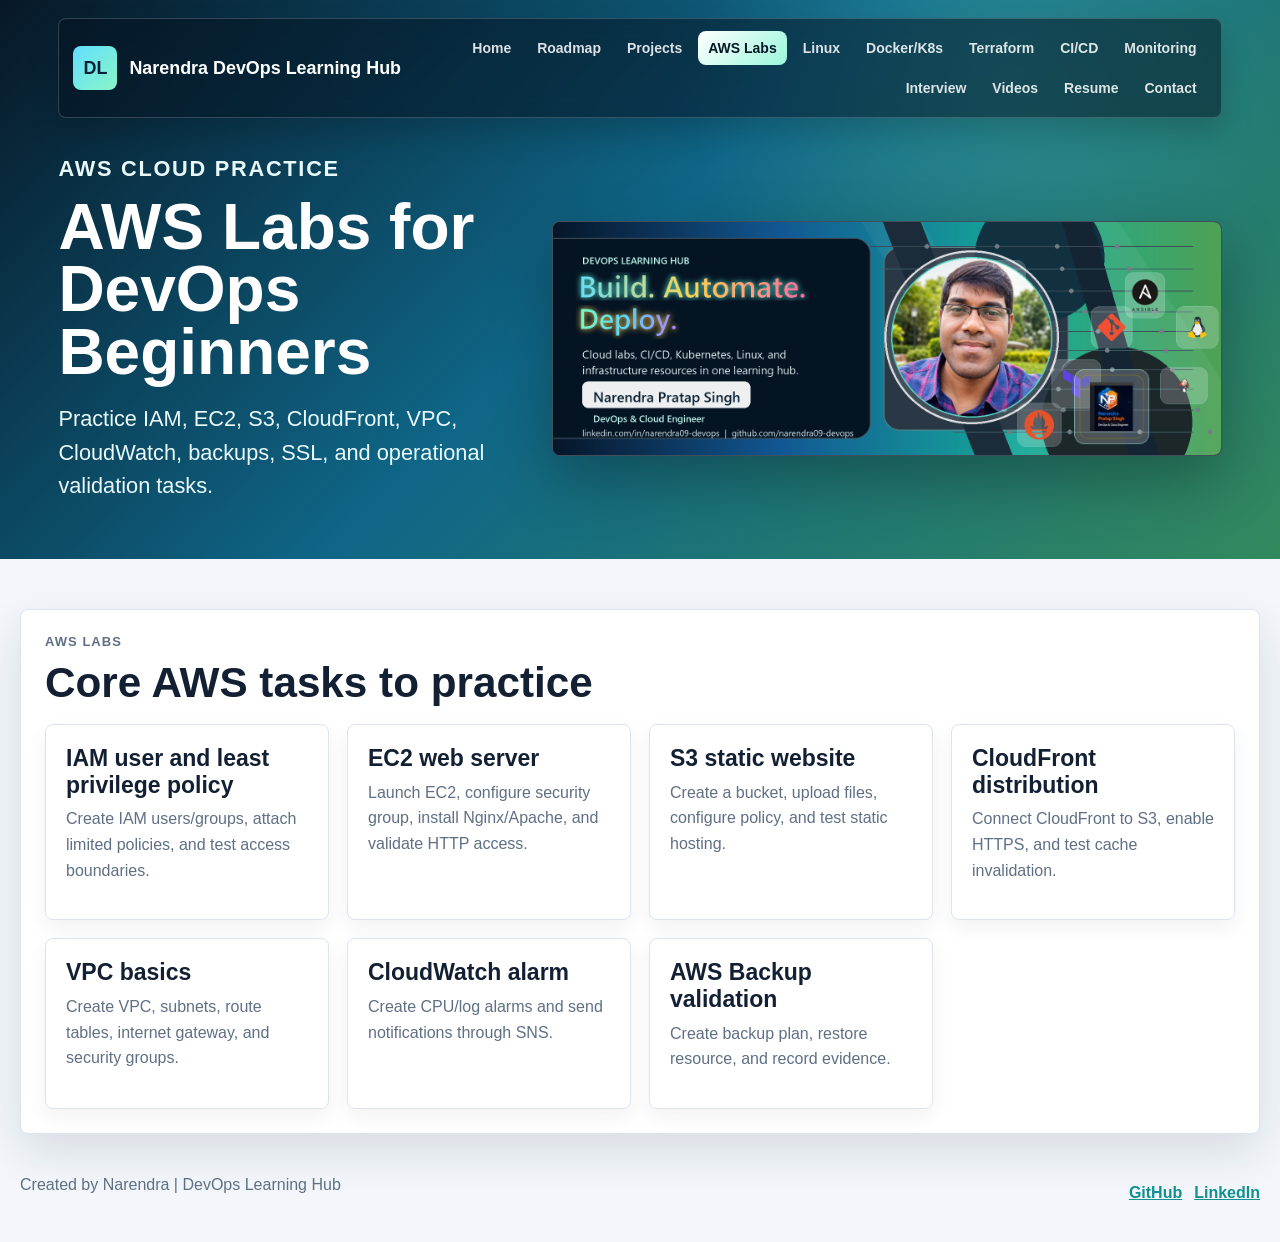
==== aws-labs.html @ 80fc2516 "Upgrade DevOps learning hub website" ====
<!DOCTYPE html>
<html lang="en">
<head><meta charset="UTF-8" /><meta name="viewport" content="width=device-width, initial-scale=1.0" /><title>AWS Labs | DevOps Learning Hub</title><link rel="stylesheet" href="style.css" /></head>
<body data-page="aws-labs">
  <header class="site-header"><nav class="navbar" aria-label="Main navigation"><a class="brand" href="index.html"><span class="brand-mark">DL</span><span>Narendra DevOps Learning Hub</span></a><button class="menu-toggle" type="button" aria-label="Toggle navigation" aria-expanded="false">Menu</button><div class="nav-links" id="navLinks"><a href="index.html">Home</a><a href="roadmap.html">Roadmap</a><a href="projects.html">Projects</a><a href="aws-labs.html">AWS Labs</a><a href="linux.html">Linux</a><a href="docker-kubernetes.html">Docker/K8s</a><a href="terraform.html">Terraform</a><a href="cicd.html">CI/CD</a><a href="monitoring.html">Monitoring</a><a href="interview.html">Interview</a><a href="videos.html">Videos</a><a href="resume-linkedin.html">Resume</a><a href="contact.html">Contact</a></div></nav><section class="hero"><div class="hero-copy"><p class="eyebrow">AWS cloud practice</p><h1>AWS Labs for DevOps Beginners</h1><p>Practice IAM, EC2, S3, CloudFront, VPC, CloudWatch, backups, SSL, and operational validation tasks.</p></div><div class="hero-media"><img src="assets/devops-banner.png" alt="AWS DevOps banner" /></div></section></header>
  <main><section class="section"><div class="section-heading"><p class="eyebrow">AWS labs</p><h2>Core AWS tasks to practice</h2></div><div class="lab-grid" data-render="aws-labs"></div></section></main>
  <footer class="footer"><p>Created by Narendra | DevOps Learning Hub</p><div><a href="https://github.com/narendra09-devops" target="_blank" rel="noreferrer">GitHub</a><a href="https://www.linkedin.com/in/narendra09-devops" target="_blank" rel="noreferrer">LinkedIn</a></div></footer><script src="script.js"></script>
</body></html>
---- style.css ----
:root {
  --ink: #132033;
  --muted: #5f6f84;
  --line: #dbe4ef;
  --paper: #ffffff;
  --soft: #f3f7fb;
  --navy: #0b253a;
  --teal: #138f8f;
  --blue: #2f6fbc;
  --green: #33895d;
  --amber: #c27a17;
  --rose: #b54763;
  --shadow: 0 18px 46px rgba(19, 32, 51, 0.12);
}

* {
  box-sizing: border-box;
}

html {
  scroll-behavior: smooth;
}

body {
  margin: 0;
  background: var(--soft);
  color: var(--ink);
  font-family: Inter, "Segoe UI", Arial, sans-serif;
}

a {
  color: inherit;
}

.site-header {
  color: #ffffff;
  background:
    radial-gradient(circle at 78% 12%, rgba(121, 255, 225, 0.18), transparent 28%),
    linear-gradient(135deg, #071827 0%, #0f6687 48%, #33895d 100%);
  padding: 18px clamp(16px, 3vw, 48px) 34px;
}

.navbar,
.hero,
main,
.footer {
  width: min(1500px, calc(100% - 40px));
  margin: 0 auto;
}

.navbar {
  display: flex;
  align-items: center;
  justify-content: space-between;
  gap: 18px;
  padding: 12px 14px;
  border: 1px solid rgba(255, 255, 255, 0.18);
  border-radius: 8px;
  background: rgba(5, 19, 34, 0.52);
  box-shadow: 0 14px 30px rgba(0, 0, 0, 0.18);
  backdrop-filter: blur(14px);
}

.brand,
.nav-links a,
.btn,
.topic-card,
.project-card,
.resource-card,
.video-card,
.contact-card,
.text-link {
  text-decoration: none;
}

.brand {
  display: inline-flex;
  align-items: center;
  gap: 12px;
  color: #ffffff;
  font-size: clamp(17px, 1.4vw, 22px);
  font-weight: 900;
}

.brand-mark,
.topic-icon {
  display: inline-grid;
  place-items: center;
  width: 44px;
  aspect-ratio: 1;
  border-radius: 8px;
  background: linear-gradient(135deg, #61dfff, #8af5c8);
  color: #082136;
  font-weight: 900;
}

.nav-links {
  display: flex;
  align-items: center;
  justify-content: flex-end;
  flex: 1;
  flex-wrap: wrap;
  gap: 6px;
}

.nav-links a {
  padding: 9px 10px;
  border-radius: 8px;
  color: rgba(255, 255, 255, 0.86);
  font-size: 14px;
  font-weight: 800;
}

.nav-links a:hover,
.nav-links a.active {
  color: #071827;
  background: linear-gradient(135deg, #ffffff, #9af7db);
}

.menu-toggle {
  display: none;
  border: 1px solid rgba(255, 255, 255, 0.35);
  border-radius: 8px;
  color: #ffffff;
  background: rgba(255, 255, 255, 0.12);
  font: inherit;
  font-weight: 900;
  padding: 10px 14px;
}

.hero {
  display: grid;
  grid-template-columns: minmax(0, 0.82fr) minmax(520px, 1.18fr);
  align-items: center;
  gap: 28px;
  padding-top: 34px;
}

.hero.hero-home {
  grid-template-columns: minmax(340px, 0.72fr) minmax(620px, 1.28fr);
}

.hero-copy {
  max-width: 690px;
}

.eyebrow {
  margin: 0 0 10px;
  color: #bff8ee;
  font-size: 13px;
  font-weight: 900;
  letter-spacing: 0.08em;
  text-transform: uppercase;
}

h1,
h2,
h3,
p {
  margin-top: 0;
}

.hero h1 {
  margin-bottom: 18px;
  font-size: clamp(42px, 5vw, 72px);
  line-height: 0.98;
}

.hero p {
  color: #e9f9fb;
  font-size: clamp(18px, 1.7vw, 24px);
  line-height: 1.55;
}

.hero-media img,
.hero-image {
  display: block;
  width: 100%;
  height: auto;
  border: 1px solid rgba(255, 255, 255, 0.24);
  border-radius: 8px;
  background: #071827;
  box-shadow: 0 24px 60px rgba(0, 0, 0, 0.28);
}

.hero-actions {
  display: flex;
  flex-wrap: wrap;
  gap: 14px;
  margin-top: 24px;
}

.btn {
  display: inline-flex;
  align-items: center;
  justify-content: center;
  min-height: 52px;
  padding: 14px 22px;
  border-radius: 8px;
  font-size: 17px;
  font-weight: 900;
}

.btn-primary {
  color: #071827;
  background: linear-gradient(135deg, #ffffff, #9af7db 48%, #ffe184);
  box-shadow: 0 12px 28px rgba(154, 247, 219, 0.26);
}

.btn-secondary {
  color: #ffffff;
  background: linear-gradient(135deg, rgba(47, 111, 188, 0.94), rgba(181, 71, 99, 0.94));
  border: 1px solid rgba(255, 255, 255, 0.36);
}

main {
  padding: 28px 0 0;
}

.section,
.toolbar,
.learning-links,
.cta-band {
  margin-top: 22px;
  background: var(--paper);
  border: 1px solid var(--line);
  border-radius: 8px;
  box-shadow: var(--shadow);
}

.section,
.toolbar,
.learning-links {
  padding: 24px;
}

.section-heading {
  margin-bottom: 18px;
}

.section-heading-row,
.toolbar {
  display: flex;
  align-items: end;
  justify-content: space-between;
  gap: 24px;
}

.section-heading h2,
.toolbar h1 {
  margin-bottom: 0;
  font-size: clamp(28px, 3.3vw, 44px);
  line-height: 1.12;
}

.section-heading .eyebrow,
.toolbar .eyebrow,
.card-meta,
.difficulty,
.resource-card span,
.video-card span {
  color: var(--muted);
  font-size: 13px;
  font-weight: 900;
  letter-spacing: 0.08em;
  text-transform: uppercase;
}

.search-box {
  display: grid;
  gap: 8px;
  width: min(460px, 100%);
  color: var(--muted);
  font-size: 13px;
  font-weight: 900;
  text-transform: uppercase;
}

.search-box input,
.filter-select,
.contact-form input,
.contact-form textarea {
  width: 100%;
  border: 1px solid var(--line);
  border-radius: 8px;
  background: #ffffff;
  color: var(--ink);
  font: inherit;
  font-size: 16px;
  padding: 15px 16px;
  outline: none;
}

.search-box input:focus,
.filter-select:focus,
.contact-form input:focus,
.contact-form textarea:focus {
  border-color: var(--teal);
  box-shadow: 0 0 0 4px rgba(22, 138, 138, 0.14);
}

.card-grid,
.resource-grid,
.feature-grid,
.video-grid,
.interview-grid,
.lab-grid,
.resume-grid {
  display: grid;
  grid-template-columns: repeat(auto-fit, minmax(260px, 1fr));
  gap: 18px;
}

.topic-card,
.feature-card,
.project-card,
.resource-card,
.video-card,
.qa-card,
.lab-card,
.resume-card,
.contact-card {
  border-radius: 8px;
  border: 1px solid var(--line);
  background: #ffffff;
  padding: 20px;
  box-shadow: 0 8px 20px rgba(27, 39, 54, 0.06);
}

.topic-card,
.project-card,
.video-card,
.resource-card {
  transition: transform 160ms ease, box-shadow 160ms ease, border-color 160ms ease;
}

.topic-card:hover,
.project-card:hover,
.video-card:hover,
.resource-card:hover {
  transform: translateY(-4px);
  border-color: rgba(22, 138, 138, 0.55);
  box-shadow: var(--shadow);
}

.topic-card {
  color: var(--ink);
  display: grid;
  gap: 16px;
}

.topic-top {
  display: flex;
  align-items: flex-start;
  justify-content: space-between;
  gap: 12px;
}

.topic-icon {
  color: #ffffff;
  background: var(--card-color, var(--teal));
}

.topic-card h3,
.project-card h3,
.video-card h3,
.lab-card h3,
.resume-card h3,
.contact-card h3 {
  margin-bottom: 8px;
  font-size: 23px;
  line-height: 1.16;
}

.topic-card p,
.project-card p,
.feature-card p,
.video-card p,
.lab-card p,
.resume-card p,
.contact-card p,
.qa-card p {
  color: var(--muted);
  line-height: 1.6;
}

.text-link,
.card-link {
  color: var(--blue);
  font-weight: 900;
}

.resource-card {
  display: grid;
  gap: 8px;
  min-height: 112px;
  color: #ffffff;
  background: linear-gradient(135deg, #12324a, #168a8a);
}

.resource-card:nth-child(3n+2) {
  background: linear-gradient(135deg, #2f6fbc, #33895d);
}

.resource-card:nth-child(3n+3) {
  background: linear-gradient(135deg, #b54763, #c27a17);
}

.resource-card span {
  color: rgba(255, 255, 255, 0.78);
}

.resource-card strong {
  font-size: 20px;
  line-height: 1.2;
}

.project-card {
  display: grid;
  gap: 12px;
}

.project-meta,
.tag-list {
  display: flex;
  flex-wrap: wrap;
  gap: 8px;
}

.pill,
.difficulty {
  display: inline-flex;
  align-items: center;
  min-height: 28px;
  border-radius: 999px;
  padding: 5px 10px;
  background: #edf4fb;
  color: var(--ink);
  font-size: 13px;
  font-weight: 800;
}

.difficulty.beginner {
  background: #e7f7ee;
  color: #18623f;
}

.difficulty.intermediate {
  background: #fff3d8;
  color: #85540c;
}

.difficulty.advanced {
  background: #ffe5ed;
  color: #8b2442;
}

.project-card ul,
.lab-card ul,
.roadmap-list,
.qa-card ul {
  margin: 0;
  padding-left: 20px;
  color: var(--muted);
  line-height: 1.7;
}

.cta-band {
  display: flex;
  align-items: center;
  justify-content: space-between;
  gap: 24px;
  padding: 28px;
  color: #ffffff;
  background: linear-gradient(135deg, #12324a, #168a8a);
}

.cta-band.alt {
  background: linear-gradient(135deg, #2f6fbc, #b54763);
}

.cta-band p {
  color: rgba(255, 255, 255, 0.84);
  line-height: 1.6;
}

.roadmap-list {
  list-style: none;
  padding: 0;
  display: grid;
  gap: 14px;
}

.roadmap-list li {
  display: grid;
  grid-template-columns: 58px 1fr;
  gap: 14px;
  padding: 18px;
  border: 1px solid var(--line);
  border-radius: 8px;
  background: #ffffff;
}

.step-number {
  display: inline-grid;
  place-items: center;
  width: 48px;
  aspect-ratio: 1;
  border-radius: 8px;
  color: #ffffff;
  background: linear-gradient(135deg, var(--blue), var(--teal));
  font-weight: 900;
}

.filter-row {
  display: flex;
  align-items: end;
  justify-content: space-between;
  gap: 16px;
  margin-bottom: 18px;
}

.filter-select {
  width: min(280px, 100%);
}

.qa-topic {
  margin-top: 24px;
}

.qa-topic h2 {
  padding-bottom: 10px;
  border-bottom: 1px solid var(--line);
}

.qa-card {
  margin-top: 12px;
}

.qa-card h3 {
  margin-bottom: 8px;
}

.video-card {
  display: grid;
  gap: 10px;
  color: var(--ink);
}

.video-placeholder {
  display: grid;
  place-items: center;
  min-height: 126px;
  border-radius: 8px;
  color: #ffffff;
  background: linear-gradient(135deg, #12324a, #2f6fbc);
  font-weight: 900;
}

.contact-layout {
  display: grid;
  grid-template-columns: minmax(280px, 0.8fr) minmax(320px, 1.2fr);
  gap: 22px;
}

.contact-form {
  display: grid;
  gap: 14px;
}

.footer {
  display: flex;
  align-items: center;
  justify-content: space-between;
  gap: 16px;
  padding: 42px 0 32px;
  color: var(--muted);
}

.footer div {
  display: flex;
  gap: 12px;
}

.footer a {
  color: var(--teal);
  font-weight: 900;
}

.hidden {
  display: none !important;
}

@media (max-width: 1000px) {
  .hero,
  .hero.hero-home,
  .contact-layout {
    grid-template-columns: 1fr;
  }
}

@media (max-width: 760px) {
  .site-header {
    padding: 14px 14px 28px;
  }

  .navbar,
  .section-heading-row,
  .toolbar,
  .filter-row,
  .cta-band,
  .footer {
    align-items: stretch;
    flex-direction: column;
  }

  .menu-toggle {
    display: inline-flex;
    align-items: center;
    justify-content: center;
  }

  .nav-links {
    display: none;
    width: 100%;
    flex-direction: column;
  }

  .nav-links.open {
    display: flex;
  }

  .nav-links a,
  .btn {
    width: 100%;
  }

  .section,
  .toolbar,
  .learning-links {
    padding: 18px;
  }

  .card-grid,
  .resource-grid,
  .feature-grid,
  .video-grid,
  .interview-grid,
  .lab-grid,
  .resume-grid {
    grid-template-columns: 1fr;
  }
}
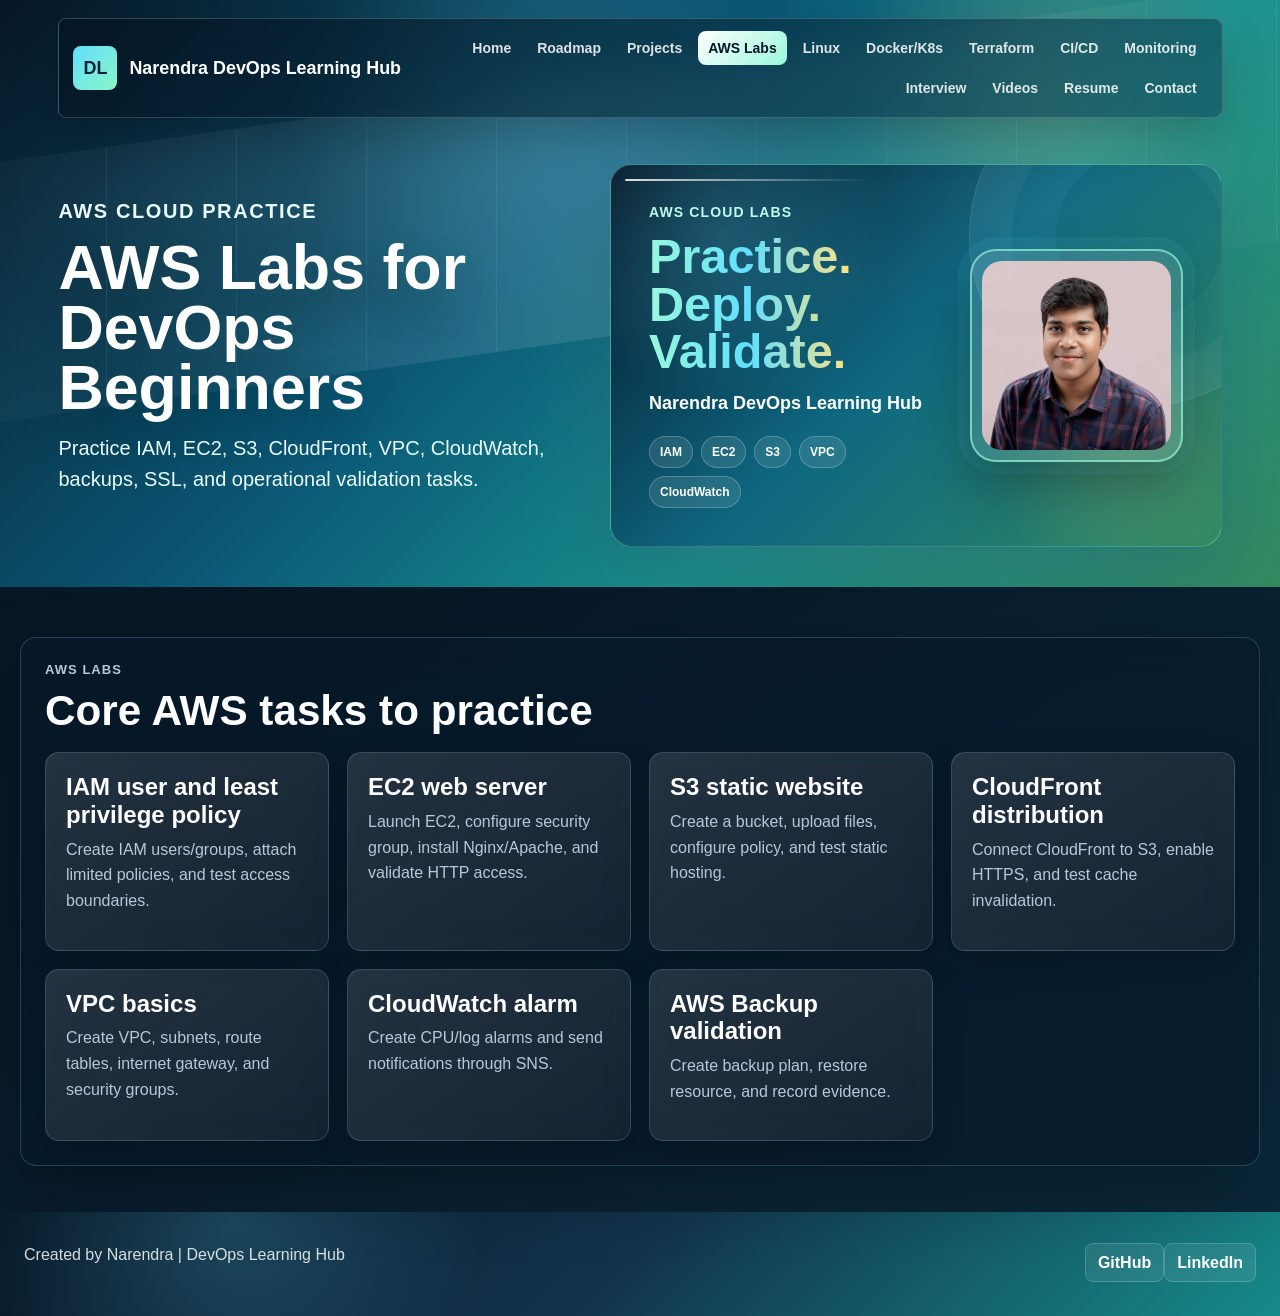
==== commit 3b73478c: "Use portrait hero banners across section pages" ====
--- a/aws-labs.html
+++ b/aws-labs.html
@@ -2,7 +2,7 @@
 <html lang="en">
 <head><meta charset="UTF-8" /><meta name="viewport" content="width=device-width, initial-scale=1.0" /><title>AWS Labs | DevOps Learning Hub</title><link rel="stylesheet" href="style.css" /></head>
 <body data-page="aws-labs">
-  <header class="site-header"><nav class="navbar" aria-label="Main navigation"><a class="brand" href="index.html"><span class="brand-mark">DL</span><span>Narendra DevOps Learning Hub</span></a><button class="menu-toggle" type="button" aria-label="Toggle navigation" aria-expanded="false">Menu</button><div class="nav-links" id="navLinks"><a href="index.html">Home</a><a href="roadmap.html">Roadmap</a><a href="projects.html">Projects</a><a href="aws-labs.html">AWS Labs</a><a href="linux.html">Linux</a><a href="docker-kubernetes.html">Docker/K8s</a><a href="terraform.html">Terraform</a><a href="cicd.html">CI/CD</a><a href="monitoring.html">Monitoring</a><a href="interview.html">Interview</a><a href="videos.html">Videos</a><a href="resume-linkedin.html">Resume</a><a href="contact.html">Contact</a></div></nav><section class="hero"><div class="hero-copy"><p class="eyebrow">AWS cloud practice</p><h1>AWS Labs for DevOps Beginners</h1><p>Practice IAM, EC2, S3, CloudFront, VPC, CloudWatch, backups, SSL, and operational validation tasks.</p></div><div class="hero-media"><img src="assets/devops-banner.png" alt="AWS DevOps banner" /></div></section></header>
+  <header class="site-header"><nav class="navbar" aria-label="Main navigation"><a class="brand" href="index.html"><span class="brand-mark">DL</span><span>Narendra DevOps Learning Hub</span></a><button class="menu-toggle" type="button" aria-label="Toggle navigation" aria-expanded="false">Menu</button><div class="nav-links" id="navLinks"><a href="index.html">Home</a><a href="roadmap.html">Roadmap</a><a href="projects.html">Projects</a><a href="aws-labs.html">AWS Labs</a><a href="linux.html">Linux</a><a href="docker-kubernetes.html">Docker/K8s</a><a href="terraform.html">Terraform</a><a href="cicd.html">CI/CD</a><a href="monitoring.html">Monitoring</a><a href="interview.html">Interview</a><a href="videos.html">Videos</a><a href="resume-linkedin.html">Resume</a><a href="contact.html">Contact</a></div></nav><section class="hero"><div class="hero-copy"><p class="eyebrow">AWS cloud practice</p><h1>AWS Labs for DevOps Beginners</h1><p>Practice IAM, EC2, S3, CloudFront, VPC, CloudWatch, backups, SSL, and operational validation tasks.</p></div><div class="hero-media"><div class="profile-hero-card"><div class="profile-card-copy"><span>AWS Cloud Labs</span><h2>Practice. Deploy. Validate.</h2><p>Narendra DevOps Learning Hub</p><div class="profile-badges"><b>IAM</b><b>EC2</b><b>S3</b><b>VPC</b><b>CloudWatch</b></div></div><div class="profile-card-photo"><img src="assets/narendra-banner-photo.jpeg" alt="Narendra portrait for AWS labs" /></div></div></div></section></header>
   <main><section class="section"><div class="section-heading"><p class="eyebrow">AWS labs</p><h2>Core AWS tasks to practice</h2></div><div class="lab-grid" data-render="aws-labs"></div></section></main>
   <footer class="footer"><p>Created by Narendra | DevOps Learning Hub</p><div><a href="https://github.com/narendra09-devops" target="_blank" rel="noreferrer">GitHub</a><a href="https://www.linkedin.com/in/narendra09-devops" target="_blank" rel="noreferrer">LinkedIn</a></div></footer><script src="script.js"></script>
 </body></html>
--- a/style.css
+++ b/style.css
@@ -1,9 +1,9 @@
 :root {
-  --ink: #132033;
-  --muted: #5f6f84;
-  --line: #dbe4ef;
-  --paper: #ffffff;
-  --soft: #f3f7fb;
+  --ink: #f6fbff;
+  --muted: #b8c8d8;
+  --line: rgba(174, 231, 255, 0.20);
+  --paper: rgba(8, 26, 42, 0.72);
+  --soft: #071827;
   --navy: #0b253a;
   --teal: #138f8f;
   --blue: #2f6fbc;
@@ -11,6 +11,7 @@
   --amber: #c27a17;
   --rose: #b54763;
   --shadow: 0 18px 46px rgba(19, 32, 51, 0.12);
+  --glow: 0 30px 90px rgba(97, 223, 255, 0.22);
 }
 
 * {
@@ -23,7 +24,10 @@
 
 body {
   margin: 0;
-  background: var(--soft);
+  background:
+    radial-gradient(circle at 6% 10%, rgba(97, 223, 255, 0.16), transparent 28%),
+    radial-gradient(circle at 90% 4%, rgba(255, 225, 132, 0.12), transparent 24%),
+    linear-gradient(145deg, #06131f 0%, #071827 42%, #0b2b3c 100%);
   color: var(--ink);
   font-family: Inter, "Segoe UI", Arial, sans-serif;
 }
@@ -35,9 +39,24 @@
 .site-header {
   color: #ffffff;
   background:
-    radial-gradient(circle at 78% 12%, rgba(121, 255, 225, 0.18), transparent 28%),
-    linear-gradient(135deg, #071827 0%, #0f6687 48%, #33895d 100%);
-  padding: 18px clamp(16px, 3vw, 48px) 34px;
+    radial-gradient(circle at 82% 16%, rgba(255, 225, 132, 0.20), transparent 18%),
+    radial-gradient(circle at 42% 18%, rgba(97, 223, 255, 0.22), transparent 28%),
+    linear-gradient(135deg, #061624 0%, #0b5977 42%, #178f8b 67%, #33895d 100%);
+  padding: 18px clamp(16px, 3vw, 48px) 40px;
+  position: relative;
+  overflow: hidden;
+}
+
+.site-header::before {
+  content: "";
+  position: absolute;
+  inset: 72px -12% auto;
+  height: 260px;
+  background:
+    linear-gradient(90deg, transparent, rgba(255, 255, 255, 0.12), transparent),
+    repeating-linear-gradient(90deg, rgba(255, 255, 255, 0.08) 0 1px, transparent 1px 130px);
+  transform: skewY(-8deg);
+  pointer-events: none;
 }
 
 .navbar,
@@ -49,6 +68,8 @@
 }
 
 .navbar {
+  position: relative;
+  z-index: 2;
   display: flex;
   align-items: center;
   justify-content: space-between;
@@ -56,15 +77,16 @@
   padding: 12px 14px;
   border: 1px solid rgba(255, 255, 255, 0.18);
   border-radius: 8px;
-  background: rgba(5, 19, 34, 0.52);
-  box-shadow: 0 14px 30px rgba(0, 0, 0, 0.18);
-  backdrop-filter: blur(14px);
+  background: linear-gradient(135deg, rgba(5, 19, 34, 0.76), rgba(10, 70, 91, 0.58));
+  box-shadow: 0 18px 44px rgba(0, 0, 0, 0.22);
+  backdrop-filter: blur(18px);
 }
 
 .brand,
 .nav-links a,
 .btn,
 .topic-card,
+.folder-card,
 .project-card,
 .resource-card,
 .video-card,
@@ -129,19 +151,27 @@
 }
 
 .hero {
-  display: grid;
-  grid-template-columns: minmax(0, 0.82fr) minmax(520px, 1.18fr);
+  position: relative;
+  z-index: 1;
+  display: grid;
+  grid-template-columns: minmax(440px, 0.9fr) minmax(560px, 1.1fr);
   align-items: center;
-  gap: 28px;
-  padding-top: 34px;
+  gap: clamp(30px, 4vw, 58px);
+  padding-top: 46px;
 }
 
 .hero.hero-home {
-  grid-template-columns: minmax(340px, 0.72fr) minmax(620px, 1.28fr);
+  min-height: 520px;
+  grid-template-columns: minmax(500px, 0.92fr) minmax(620px, 1.08fr);
+}
+
+.hero.hero-video {
+  min-height: 500px;
+  grid-template-columns: minmax(430px, 0.82fr) minmax(620px, 1.18fr);
 }
 
 .hero-copy {
-  max-width: 690px;
+  max-width: 740px;
 }
 
 .eyebrow {
@@ -151,6 +181,16 @@
   font-weight: 900;
   letter-spacing: 0.08em;
   text-transform: uppercase;
+}
+
+.hero-eyebrow {
+  display: inline-flex;
+  padding: 8px 14px;
+  border: 1px solid rgba(255, 255, 255, 0.28);
+  border-radius: 999px;
+  background: rgba(255, 255, 255, 0.10);
+  box-shadow: inset 0 1px 0 rgba(255, 255, 255, 0.16);
+  backdrop-filter: blur(12px);
 }
 
 h1,
@@ -161,24 +201,436 @@
 }
 
 .hero h1 {
-  margin-bottom: 18px;
-  font-size: clamp(42px, 5vw, 72px);
+  margin-bottom: 16px;
+  font-size: clamp(48px, 4.9vw, 78px);
+  line-height: 0.96;
+  letter-spacing: 0;
+  text-shadow: 0 18px 48px rgba(0, 0, 0, 0.26);
+}
+
+.hero h1 span {
+  display: block;
+}
+
+.hero h1 span:nth-child(1) {
+  color: transparent;
+  background: linear-gradient(90deg, #ffffff 0%, #c9fff2 48%, #61dfff 100%);
+  background-clip: text;
+}
+
+.hero h1 span:nth-child(2) {
+  color: transparent;
+  background: linear-gradient(90deg, #9af7db, #61dfff 36%, #ffe184 70%, #ff7aa8);
+  background-clip: text;
+}
+
+.hero h1 span:nth-child(3) {
+  color: transparent;
+  background: linear-gradient(90deg, #ffffff 0%, #ffe184 52%, #ff7aa8 100%);
+  background-clip: text;
+}
+
+.hero p {
+  color: #e9fbff;
+  font-size: clamp(20px, 1.55vw, 24px);
+  line-height: 1.55;
+}
+
+.hero-lead {
+  max-width: 720px;
+}
+
+.hero-media {
+  min-width: 0;
+}
+
+.hero-home .hero-media {
+  align-self: center;
+  margin-top: 18px;
+}
+
+.banner-glass,
+.personal-banner {
+  position: relative;
+  padding: 12px;
+  border: 1px solid rgba(255, 255, 255, 0.26);
+  border-radius: 22px;
+  background:
+    linear-gradient(135deg, rgba(255, 255, 255, 0.20), rgba(255, 255, 255, 0.05)),
+    rgba(5, 19, 34, 0.28);
+  box-shadow: var(--glow), 0 30px 80px rgba(0, 0, 0, 0.32);
+  backdrop-filter: blur(18px);
+}
+
+.banner-glass::before,
+.personal-banner::before {
+  content: "";
+  position: absolute;
+  inset: 10px auto auto 10px;
+  width: 44%;
+  height: 2px;
+  border-radius: 999px;
+  background: linear-gradient(90deg, rgba(255, 255, 255, 0.85), transparent);
+  z-index: 1;
+}
+
+.personal-banner {
+  min-height: 360px;
+  display: grid;
+  grid-template-columns: minmax(300px, 0.95fr) minmax(250px, 0.75fr);
+  align-items: center;
+  gap: 24px;
+  padding: clamp(24px, 3vw, 40px);
+  overflow: hidden;
+  background:
+    radial-gradient(circle at 83% 22%, rgba(255, 225, 132, 0.24), transparent 24%),
+    radial-gradient(circle at 50% 72%, rgba(97, 223, 255, 0.24), transparent 30%),
+    linear-gradient(135deg, rgba(4, 14, 27, 0.96), rgba(7, 83, 104, 0.88) 48%, rgba(33, 117, 87, 0.86));
+}
+
+.banner-grid {
+  position: absolute;
+  inset: 0;
+  background:
+    linear-gradient(90deg, rgba(255, 255, 255, 0.11) 1px, transparent 1px),
+    linear-gradient(0deg, rgba(255, 255, 255, 0.09) 1px, transparent 1px);
+  background-size: 70px 70px;
+  mask-image: linear-gradient(90deg, transparent, #000 18%, #000 82%, transparent);
+  opacity: 0.72;
+}
+
+.banner-content,
+.banner-photo-wrap {
+  position: relative;
+  z-index: 2;
+}
+
+.banner-content {
+  display: grid;
+  justify-items: start;
+}
+
+.banner-logo {
+  width: clamp(112px, 8vw, 140px);
+  height: clamp(112px, 8vw, 140px);
+  object-fit: cover;
+  border-radius: 20px;
+  border: 2px solid rgba(154, 247, 219, 0.56);
+  background: rgba(5, 19, 34, 0.88);
+  box-shadow: 0 18px 40px rgba(0, 0, 0, 0.34), 0 0 0 8px rgba(97, 223, 255, 0.08);
+}
+
+.banner-content p {
+  margin: 18px 0 8px;
+  color: #bff8ee;
+  font-size: 14px;
+  font-weight: 900;
+  letter-spacing: 0.08em;
+  text-transform: uppercase;
+}
+
+.banner-content h2 {
+  margin: 0 0 14px;
+  color: transparent;
+  background: linear-gradient(90deg, #9af7db, #61dfff 34%, #ffe184 66%, #ff7aa8);
+  background-clip: text;
+  font-size: clamp(45px, 4.2vw, 68px);
+  line-height: 0.95;
+  text-shadow: 0 16px 36px rgba(0, 0, 0, 0.16);
+}
+
+.banner-content span {
+  display: inline-flex;
+  padding: 9px 16px;
+  border-radius: 8px;
+  color: #071827;
+  background: linear-gradient(135deg, #ffffff, #bff8ee);
+  font-size: 21px;
+  font-weight: 900;
+}
+
+.banner-content small {
+  margin-top: 8px;
+  color: rgba(255, 255, 255, 0.86);
+  font-size: 15px;
+  font-weight: 800;
+}
+
+.banner-tags {
+  display: flex;
+  flex-wrap: wrap;
+  gap: 8px;
+  margin-top: 18px;
+}
+
+.banner-tags b {
+  padding: 8px 10px;
+  border: 1px solid rgba(255, 255, 255, 0.24);
+  border-radius: 999px;
+  color: #ffffff;
+  background: rgba(255, 255, 255, 0.11);
+  font-size: 12px;
+  backdrop-filter: blur(12px);
+}
+
+.banner-photo-wrap {
+  justify-self: center;
+  width: min(100%, 270px);
+  aspect-ratio: 1;
+  padding: 10px;
+  border-radius: 50%;
+  border: 2px solid rgba(154, 247, 219, 0.76);
+  background:
+    linear-gradient(135deg, rgba(255, 255, 255, 0.24), rgba(255, 255, 255, 0.06)),
+    rgba(255, 255, 255, 0.12);
+  box-shadow: 0 24px 52px rgba(0, 0, 0, 0.28), 0 0 0 14px rgba(97, 223, 255, 0.08);
+}
+
+.banner-photo {
+  display: block;
+  width: 100%;
+  height: 100%;
+  object-fit: cover;
+  object-position: center top;
+  border-radius: 50%;
+}
+
+.video-hero-card {
+  position: relative;
+  min-height: 360px;
+  display: grid;
+  grid-template-columns: minmax(210px, 0.62fr) minmax(280px, 1fr);
+  align-items: center;
+  gap: 26px;
+  overflow: hidden;
+  padding: 34px;
+  border: 1px solid rgba(154, 247, 219, 0.34);
+  border-radius: 22px;
+  background:
+    radial-gradient(circle at 18% 50%, rgba(97, 223, 255, 0.22), transparent 26%),
+    radial-gradient(circle at 82% 18%, rgba(255, 225, 132, 0.18), transparent 24%),
+    linear-gradient(135deg, rgba(5, 19, 34, 0.94), rgba(13, 96, 126, 0.84) 48%, rgba(51, 137, 93, 0.78));
+  box-shadow: var(--glow), 0 30px 80px rgba(0, 0, 0, 0.30);
+  backdrop-filter: blur(18px);
+}
+
+.profile-hero-card {
+  position: relative;
+  min-height: 330px;
+  display: grid;
+  grid-template-columns: minmax(280px, 1fr) minmax(210px, 0.72fr);
+  align-items: center;
+  gap: 26px;
+  overflow: hidden;
+  padding: clamp(24px, 3vw, 38px);
+  border: 1px solid rgba(154, 247, 219, 0.34);
+  border-radius: 22px;
+  background:
+    radial-gradient(circle at 18% 18%, rgba(97, 223, 255, 0.20), transparent 28%),
+    radial-gradient(circle at 84% 74%, rgba(255, 225, 132, 0.14), transparent 24%),
+    linear-gradient(135deg, rgba(5, 19, 34, 0.94), rgba(13, 96, 126, 0.84) 48%, rgba(51, 137, 93, 0.78));
+  box-shadow: var(--glow), 0 30px 80px rgba(0, 0, 0, 0.30);
+  backdrop-filter: blur(18px);
+}
+
+.profile-hero-card::before {
+  content: "";
+  position: absolute;
+  inset: 14px auto auto 14px;
+  width: 40%;
+  height: 2px;
+  border-radius: 999px;
+  background: linear-gradient(90deg, rgba(255, 255, 255, 0.86), transparent);
+}
+
+.profile-hero-card::after {
+  content: "";
+  position: absolute;
+  right: -90px;
+  top: -100px;
+  width: 340px;
+  aspect-ratio: 1;
+  border-radius: 50%;
+  border: 1px solid rgba(255, 255, 255, 0.16);
+  box-shadow: inset 0 0 0 42px rgba(255, 255, 255, 0.04), inset 0 0 0 86px rgba(97, 223, 255, 0.05);
+}
+
+.profile-card-copy,
+.profile-card-photo {
+  position: relative;
+  z-index: 2;
+}
+
+.profile-card-copy span {
+  color: #bff8ee;
+  font-size: 14px;
+  font-weight: 900;
+  letter-spacing: 0.08em;
+  text-transform: uppercase;
+}
+
+.profile-card-copy h2 {
+  margin: 12px 0 14px;
+  color: transparent;
+  background: linear-gradient(90deg, #9af7db, #61dfff 34%, #ffe184 68%, #ff7aa8);
+  background-clip: text;
+  font-size: clamp(40px, 3.8vw, 62px);
   line-height: 0.98;
 }
 
-.hero p {
-  color: #e9f9fb;
-  font-size: clamp(18px, 1.7vw, 24px);
-  line-height: 1.55;
-}
-
-.hero-media img,
+.profile-card-copy p {
+  color: #ffffff;
+  font-size: 18px;
+  font-weight: 900;
+}
+
+.profile-badges {
+  display: flex;
+  flex-wrap: wrap;
+  gap: 8px;
+  margin-top: 18px;
+}
+
+.profile-badges b {
+  padding: 8px 10px;
+  border: 1px solid rgba(255, 255, 255, 0.22);
+  border-radius: 999px;
+  color: #ffffff;
+  background: rgba(255, 255, 255, 0.10);
+  font-size: 12px;
+}
+
+.profile-card-photo {
+  justify-self: center;
+  width: min(100%, 260px);
+  aspect-ratio: 1;
+  padding: 10px;
+  border-radius: 26px;
+  border: 2px solid rgba(154, 247, 219, 0.68);
+  background: rgba(255, 255, 255, 0.12);
+  box-shadow: 0 24px 52px rgba(0, 0, 0, 0.30), 0 0 0 12px rgba(97, 223, 255, 0.07);
+}
+
+.profile-card-photo img {
+  display: block;
+  width: 100%;
+  height: 100%;
+  object-fit: cover;
+  object-position: center top;
+  border-radius: 20px;
+}
+
+.video-hero-card::before {
+  content: "";
+  position: absolute;
+  inset: 14px auto auto 14px;
+  width: 38%;
+  height: 2px;
+  border-radius: 999px;
+  background: linear-gradient(90deg, rgba(255, 255, 255, 0.86), transparent);
+}
+
+.video-rings {
+  position: absolute;
+  inset: -80px -60px auto auto;
+  width: 360px;
+  aspect-ratio: 1;
+  border-radius: 50%;
+  border: 1px solid rgba(255, 255, 255, 0.16);
+  box-shadow: inset 0 0 0 46px rgba(255, 255, 255, 0.04), inset 0 0 0 92px rgba(97, 223, 255, 0.05);
+}
+
+.video-profile {
+  position: relative;
+  z-index: 2;
+  justify-self: center;
+  width: min(100%, 260px);
+  aspect-ratio: 1;
+  padding: 10px;
+  border-radius: 24px;
+  border: 2px solid rgba(154, 247, 219, 0.68);
+  background: rgba(255, 255, 255, 0.12);
+  box-shadow: 0 24px 52px rgba(0, 0, 0, 0.30);
+}
+
+.video-profile img {
+  display: block;
+  width: 100%;
+  height: 100%;
+  object-fit: cover;
+  object-position: center top;
+  border-radius: 18px;
+}
+
+.video-copy {
+  position: relative;
+  z-index: 2;
+}
+
+.video-copy span {
+  color: #bff8ee;
+  font-size: 14px;
+  font-weight: 900;
+  letter-spacing: 0.08em;
+  text-transform: uppercase;
+}
+
+.video-copy h2 {
+  margin: 10px 0 12px;
+  color: transparent;
+  background: linear-gradient(90deg, #9af7db, #61dfff 34%, #ffe184 68%, #ff7aa8);
+  background-clip: text;
+  font-size: clamp(42px, 4vw, 64px);
+  line-height: 0.98;
+}
+
+.video-copy p {
+  color: #ffffff;
+  font-size: 18px;
+  font-weight: 900;
+}
+
+.video-badges {
+  display: flex;
+  flex-wrap: wrap;
+  gap: 8px;
+  margin-top: 18px;
+}
+
+.video-badges b {
+  padding: 8px 10px;
+  border: 1px solid rgba(255, 255, 255, 0.22);
+  border-radius: 999px;
+  color: #ffffff;
+  background: rgba(255, 255, 255, 0.10);
+  font-size: 12px;
+}
+
+.play-tile {
+  position: absolute;
+  right: 28px;
+  bottom: 24px;
+  display: grid;
+  place-items: center;
+  width: 66px;
+  aspect-ratio: 1;
+  border: 1px solid rgba(255, 255, 255, 0.26);
+  border-radius: 18px;
+  color: #071827;
+  background: linear-gradient(135deg, #ffffff, #9af7db 48%, #ffe184);
+  box-shadow: 0 18px 38px rgba(0, 0, 0, 0.24);
+  font-size: 25px;
+  font-weight: 900;
+}
+
+.hero-media > img,
+.banner-glass > img,
 .hero-image {
   display: block;
   width: 100%;
   height: auto;
-  border: 1px solid rgba(255, 255, 255, 0.24);
-  border-radius: 8px;
+  border: 1px solid rgba(255, 255, 255, 0.26);
+  border-radius: 16px;
   background: #071827;
   box-shadow: 0 24px 60px rgba(0, 0, 0, 0.28);
 }
@@ -194,10 +646,10 @@
   display: inline-flex;
   align-items: center;
   justify-content: center;
-  min-height: 52px;
-  padding: 14px 22px;
+  min-height: 54px;
+  padding: 15px 22px;
   border-radius: 8px;
-  font-size: 17px;
+  font-size: 18px;
   font-weight: 900;
 }
 
@@ -211,6 +663,14 @@
   color: #ffffff;
   background: linear-gradient(135deg, rgba(47, 111, 188, 0.94), rgba(181, 71, 99, 0.94));
   border: 1px solid rgba(255, 255, 255, 0.36);
+}
+
+.btn-glass {
+  color: #ffffff;
+  border: 1px solid rgba(255, 255, 255, 0.34);
+  background: rgba(255, 255, 255, 0.12);
+  box-shadow: inset 0 1px 0 rgba(255, 255, 255, 0.18);
+  backdrop-filter: blur(12px);
 }
 
 main {
@@ -224,8 +684,9 @@
   margin-top: 22px;
   background: var(--paper);
   border: 1px solid var(--line);
-  border-radius: 8px;
-  box-shadow: var(--shadow);
+  border-radius: 16px;
+  box-shadow: 0 24px 70px rgba(0, 0, 0, 0.22);
+  backdrop-filter: blur(18px);
 }
 
 .section,
@@ -249,7 +710,8 @@
 .section-heading h2,
 .toolbar h1 {
   margin-bottom: 0;
-  font-size: clamp(28px, 3.3vw, 44px);
+  color: #ffffff;
+  font-size: clamp(30px, 3.3vw, 46px);
   line-height: 1.12;
 }
 
@@ -281,14 +743,20 @@
 .contact-form input,
 .contact-form textarea {
   width: 100%;
-  border: 1px solid var(--line);
+  border: 1px solid rgba(174, 231, 255, 0.26);
   border-radius: 8px;
-  background: #ffffff;
-  color: var(--ink);
+  background: rgba(255, 255, 255, 0.08);
+  color: #ffffff;
   font: inherit;
   font-size: 16px;
   padding: 15px 16px;
   outline: none;
+}
+
+.search-box input::placeholder,
+.contact-form input::placeholder,
+.contact-form textarea::placeholder {
+  color: rgba(232, 248, 255, 0.62);
 }
 
 .search-box input:focus,
@@ -300,6 +768,7 @@
 }
 
 .card-grid,
+.folder-grid,
 .resource-grid,
 .feature-grid,
 .video-grid,
@@ -311,7 +780,12 @@
   gap: 18px;
 }
 
+.folder-grid {
+  grid-template-columns: repeat(auto-fit, minmax(230px, 1fr));
+}
+
 .topic-card,
+.folder-card,
 .feature-card,
 .project-card,
 .resource-card,
@@ -320,14 +794,18 @@
 .lab-card,
 .resume-card,
 .contact-card {
-  border-radius: 8px;
-  border: 1px solid var(--line);
-  background: #ffffff;
+  border-radius: 14px;
+  border: 1px solid rgba(174, 231, 255, 0.18);
+  background:
+    linear-gradient(145deg, rgba(255, 255, 255, 0.12), rgba(255, 255, 255, 0.05)),
+    rgba(7, 24, 39, 0.72);
   padding: 20px;
-  box-shadow: 0 8px 20px rgba(27, 39, 54, 0.06);
+  box-shadow: 0 14px 34px rgba(0, 0, 0, 0.18);
+  backdrop-filter: blur(16px);
 }
 
 .topic-card,
+.folder-card,
 .project-card,
 .video-card,
 .resource-card {
@@ -335,6 +813,7 @@
 }
 
 .topic-card:hover,
+.folder-card:hover,
 .project-card:hover,
 .video-card:hover,
 .resource-card:hover {
@@ -343,10 +822,32 @@
   box-shadow: var(--shadow);
 }
 
-.topic-card {
-  color: var(--ink);
+.topic-card,
+.folder-card {
+  color: #ffffff;
   display: grid;
   gap: 16px;
+}
+
+.folder-library {
+  margin-top: -18px;
+  position: relative;
+  z-index: 3;
+  background:
+    radial-gradient(circle at 10% 0%, rgba(97, 223, 255, 0.16), transparent 28%),
+    linear-gradient(135deg, rgba(6, 22, 36, 0.88), rgba(7, 43, 60, 0.76)),
+    rgba(5, 19, 34, 0.78);
+  backdrop-filter: blur(16px);
+}
+
+.folder-card {
+  min-height: 210px;
+  border-color: color-mix(in srgb, var(--card-color) 44%, rgba(174, 231, 255, 0.18));
+  background:
+    radial-gradient(circle at 0% 0%, color-mix(in srgb, var(--card-color) 30%, transparent), transparent 42%),
+    linear-gradient(145deg, rgba(255, 255, 255, 0.12), rgba(255, 255, 255, 0.04)),
+    rgba(7, 24, 39, 0.78);
+  box-shadow: 0 16px 38px rgba(0, 0, 0, 0.20);
 }
 
 .topic-top {
@@ -362,17 +863,20 @@
 }
 
 .topic-card h3,
+.folder-card h3,
 .project-card h3,
 .video-card h3,
 .lab-card h3,
 .resume-card h3,
 .contact-card h3 {
   margin-bottom: 8px;
-  font-size: 23px;
+  color: #ffffff;
+  font-size: 24px;
   line-height: 1.16;
 }
 
 .topic-card p,
+.folder-card p,
 .project-card p,
 .feature-card p,
 .video-card p,
@@ -386,8 +890,12 @@
 
 .text-link,
 .card-link {
-  color: var(--blue);
-  font-weight: 900;
+  color: #79dfff;
+  font-weight: 900;
+}
+
+.feature-card h3 {
+  color: #ffffff;
 }
 
 .resource-card {
@@ -569,22 +1077,52 @@
 }
 
 .footer {
+  width: 100%;
+  max-width: none;
   display: flex;
   align-items: center;
   justify-content: space-between;
-  gap: 16px;
-  padding: 42px 0 32px;
-  color: var(--muted);
-}
-
-.footer div {
-  display: flex;
+  gap: 24px;
+  margin-top: 46px;
+  padding: 34px max(24px, calc((100% - 1500px) / 2)) 36px;
+  color: rgba(255, 255, 255, 0.84);
+  background:
+    radial-gradient(circle at 18% 0%, rgba(97, 223, 255, 0.20), transparent 24%),
+    linear-gradient(135deg, #071827, #12324a 48%, #168a8a);
+  box-shadow: 0 -18px 44px rgba(19, 32, 51, 0.10);
+}
+
+.footer-brand {
+  display: flex;
+  align-items: center;
+  gap: 14px;
+}
+
+.footer-brand strong {
+  color: #ffffff;
+  font-size: 20px;
+}
+
+.footer-brand p {
+  margin: 4px 0 0;
+  color: rgba(255, 255, 255, 0.72);
+}
+
+.footer-links {
+  display: flex;
+  flex-wrap: wrap;
+  justify-content: flex-end;
   gap: 12px;
 }
 
 .footer a {
-  color: var(--teal);
-  font-weight: 900;
+  padding: 10px 12px;
+  border: 1px solid rgba(255, 255, 255, 0.18);
+  border-radius: 8px;
+  color: #ffffff;
+  background: rgba(255, 255, 255, 0.08);
+  font-weight: 900;
+  text-decoration: none;
 }
 
 .hidden {
@@ -594,7 +1132,13 @@
 @media (max-width: 1000px) {
   .hero,
   .hero.hero-home,
+  .hero.hero-video,
   .contact-layout {
+    grid-template-columns: 1fr;
+  }
+
+  .profile-hero-card,
+  .video-hero-card {
     grid-template-columns: 1fr;
   }
 }
@@ -642,6 +1186,7 @@
   }
 
   .card-grid,
+  .folder-grid,
   .resource-grid,
   .feature-grid,
   .video-grid,
